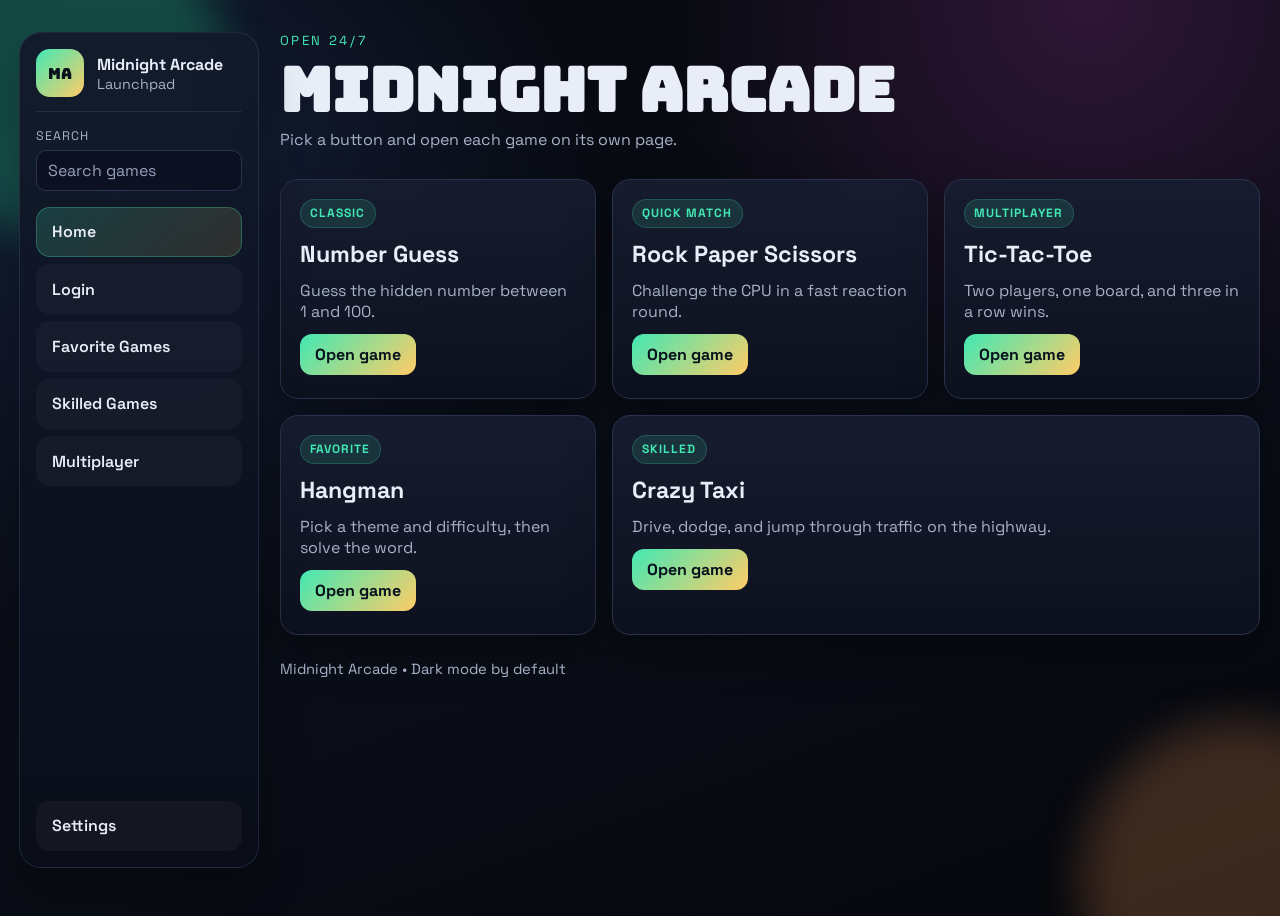
==== index.html @ a17cd7b3 "Initial commit - Midnight Arcade with PeerJS multiplayer" ====
<!DOCTYPE html>
<html lang="en">
  <head>
    <meta charset="UTF-8" />
    <meta name="viewport" content="width=device-width, initial-scale=1.0" />
    <title>Midnight Arcade</title>
    <link rel="preconnect" href="https://fonts.googleapis.com" />
    <link rel="preconnect" href="https://fonts.gstatic.com" crossorigin />
    <link
      href="https://fonts.googleapis.com/css2?family=Bungee:wght@400&family=Space+Grotesk:wght@400;500;700&display=swap"
      rel="stylesheet"
    />
    <link rel="stylesheet" href="styles.css" />
  </head>
  <body id="top" data-page="home">
    <div class="orb orb-left" aria-hidden="true"></div>
    <div class="orb orb-right" aria-hidden="true"></div>

    <div class="app-shell">
      <aside class="sidebar">
        <div class="sidebar-brand">
          <span class="sidebar-mark">MA</span>
          <div>
            <p class="sidebar-title">Midnight Arcade</p>
            <p class="sidebar-subtitle">Launchpad</p>
          </div>
        </div>

        <label class="sidebar-search" for="sidebar-search-input">
          <span>Search</span>
          <input id="sidebar-search-input" type="search" placeholder="Search games" />
        </label>

        <nav class="sidebar-nav" aria-label="Homepage navigation">
          <a class="sidebar-link active" href="index.html">Home</a>
          <a class="sidebar-link" href="login.html">Login</a>
          <a class="sidebar-link" href="hangman.html">Favorite Games</a>
          <a class="sidebar-link" href="crazy-taxi.html">Skilled Games</a>
          <a class="sidebar-link" href="tic-tac-toe.html">Multiplayer</a>
        </nav>

        <button class="sidebar-settings" type="button">Settings</button>
      </aside>

      <div class="page-content">
        <header class="hero">
          <p class="eyebrow">Open 24/7</p>
          <h1>Midnight Arcade</h1>
          <p class="subtitle">Pick a button and open each game on its own page.</p>
        </header>

        <main class="launcher-grid" aria-label="Game launcher">
          <a class="launcher-card" href="number-guess.html">
            <span class="launcher-tag">Classic</span>
            <h2 class="launcher-title">Number Guess</h2>
            <p class="launcher-copy">Guess the hidden number between 1 and 100.</p>
            <span class="launcher-cta">Open game</span>
          </a>

          <a class="launcher-card" href="rock-paper-scissors.html">
            <span class="launcher-tag">Quick Match</span>
            <h2 class="launcher-title">Rock Paper Scissors</h2>
            <p class="launcher-copy">Challenge the CPU in a fast reaction round.</p>
            <span class="launcher-cta">Open game</span>
          </a>

          <a class="launcher-card" href="tic-tac-toe.html">
            <span class="launcher-tag">Multiplayer</span>
            <h2 class="launcher-title">Tic-Tac-Toe</h2>
            <p class="launcher-copy">Two players, one board, and three in a row wins.</p>
            <span class="launcher-cta">Open game</span>
          </a>

          <a class="launcher-card" href="hangman.html">
            <span class="launcher-tag">Favorite</span>
            <h2 class="launcher-title">Hangman</h2>
            <p class="launcher-copy">Pick a theme and difficulty, then solve the word.</p>
            <span class="launcher-cta">Open game</span>
          </a>

          <a class="launcher-card launcher-card-wide" href="crazy-taxi.html">
            <span class="launcher-tag">Skilled</span>
            <h2 class="launcher-title">Crazy Taxi</h2>
            <p class="launcher-copy">Drive, dodge, and jump through traffic on the highway.</p>
            <span class="launcher-cta">Open game</span>
          </a>
        </main>

        <footer class="site-footer">
          <p>Midnight Arcade • Dark mode by default</p>
        </footer>
      </div>
    </div>

    <script src="script.js"></script>
  </body>
</html>
---- styles.css ----
:root {
  --bg: #07090f;
  --panel: #111624;
  --panel-soft: #171d30;
  --text: #e8edf8;
  --muted: #a7b1c7;
  --accent: #42e8b4;
  --accent-2: #ffcc66;
  --danger: #ff6f87;
  --border: #2a334d;
  --shadow: 0 18px 44px rgba(0, 0, 0, 0.35);
}

* {
  box-sizing: border-box;
}

body {
  margin: 0;
  min-height: 100vh;
  font-family: "Space Grotesk", "Segoe UI", sans-serif;
  color: var(--text);
  background: radial-gradient(circle at 10% 20%, #15203a 0%, transparent 35%),
    radial-gradient(circle at 85% 0%, #2f1636 0%, transparent 30%),
    linear-gradient(160deg, #05070c, #0a0e18 55%, #05070c 100%);
  padding: 2rem 1.2rem 3rem;
}

a {
  color: inherit;
  text-decoration: none;
}

.app-shell {
  max-width: 1380px;
  margin: 0 auto;
  display: grid;
  grid-template-columns: 240px minmax(0, 1fr);
  gap: 1.2rem;
  align-items: start;
}

.page-content {
  min-width: 0;
}

.sidebar {
  position: sticky;
  top: 1.2rem;
  min-height: calc(100vh - 4rem);
  display: flex;
  flex-direction: column;
  gap: 1rem;
  padding: 1rem;
  border-radius: 22px;
  background: linear-gradient(180deg, rgba(18, 25, 43, 0.95), rgba(10, 14, 26, 0.96));
  border: 1px solid rgba(110, 130, 180, 0.2);
  box-shadow: 0 22px 46px rgba(0, 0, 0, 0.28);
  backdrop-filter: blur(8px);
}

.sidebar-brand {
  display: flex;
  align-items: center;
  gap: 0.8rem;
  padding-bottom: 0.9rem;
  border-bottom: 1px solid rgba(255, 255, 255, 0.08);
}

.sidebar-mark {
  width: 48px;
  height: 48px;
  display: grid;
  place-items: center;
  border-radius: 14px;
  background: linear-gradient(135deg, #42e8b4, #ffcc66);
  color: #07121c;
  font-family: "Bungee", "Segoe UI", sans-serif;
  font-size: 0.95rem;
}

.sidebar-title,
.sidebar-subtitle {
  margin: 0;
}

.sidebar-title {
  font-weight: 700;
}

.sidebar-subtitle {
  color: var(--muted);
  font-size: 0.9rem;
}

.sidebar-nav {
  display: grid;
  gap: 0.45rem;
}

.sidebar-search {
  display: grid;
  gap: 0.35rem;
}

.sidebar-search span {
  font-size: 0.78rem;
  letter-spacing: 0.08em;
  text-transform: uppercase;
  color: var(--muted);
}

.sidebar-search input {
  width: 100%;
  padding: 0.8rem 0.95rem;
  border-radius: 14px;
  border: 1px solid rgba(110, 130, 180, 0.2);
  background: rgba(255, 255, 255, 0.04);
  color: var(--text);
}

.sidebar-search input::placeholder {
  color: #95a0ba;
}

.sidebar-search input:focus {
  outline: 2px solid rgba(66, 232, 180, 0.24);
  outline-offset: 1px;
  border-color: rgba(66, 232, 180, 0.28);
}

.sidebar-link,
.sidebar-settings {
  width: 100%;
  display: flex;
  align-items: center;
  justify-content: flex-start;
  padding: 0.85rem 0.95rem;
  border-radius: 14px;
  background: rgba(255, 255, 255, 0.03);
  border: 1px solid transparent;
  color: var(--text);
  font-weight: 600;
}

.sidebar-link:hover,
.sidebar-settings:hover {
  border-color: rgba(110, 130, 180, 0.22);
  background: rgba(255, 255, 255, 0.06);
}

.sidebar-link.active {
  background: linear-gradient(135deg, rgba(66, 232, 180, 0.18), rgba(255, 204, 102, 0.14));
  border-color: rgba(66, 232, 180, 0.28);
}

.sidebar-settings {
  margin-top: auto;
  background: rgba(255, 255, 255, 0.04);
}

.orb {
  position: fixed;
  width: 320px;
  height: 320px;
  border-radius: 50%;
  pointer-events: none;
  z-index: -1;
  filter: blur(22px);
  opacity: 0.22;
  animation: drift 12s ease-in-out infinite;
}

.orb-left {
  top: -80px;
  left: -90px;
  background: #28ffa6;
}

.orb-right {
  bottom: -140px;
  right: -120px;
  background: #ff9b58;
  animation-delay: 1.8s;
}

@keyframes drift {
  0%,
  100% {
    transform: translateY(0px);
  }
  50% {
    transform: translateY(-18px);
  }
}

.hero {
  max-width: 980px;
  margin: 0 auto 1.8rem;
}

.page-hero {
  display: grid;
  gap: 0.8rem;
}

.back-link {
  width: fit-content;
  display: inline-flex;
  align-items: center;
  padding: 0.7rem 1rem;
  border-radius: 999px;
  background: rgba(255, 255, 255, 0.05);
  border: 1px solid rgba(110, 130, 180, 0.24);
  color: var(--text);
  font-weight: 700;
}

.launcher-grid {
  max-width: 980px;
  margin: 1.6rem auto;
  display: grid;
  grid-template-columns: repeat(auto-fit, minmax(260px, 1fr));
  gap: 1rem;
}

.launcher-card {
  min-height: 220px;
  display: grid;
  align-content: start;
  gap: 0.7rem;
  padding: 1.2rem;
  border-radius: 18px;
  background: linear-gradient(180deg, rgba(23, 29, 48, 0.95), rgba(14, 18, 31, 0.95));
  border: 1px solid var(--border);
  box-shadow: var(--shadow);
  transition: transform 180ms ease, border-color 180ms ease, background 180ms ease;
}

.launcher-card:hover {
  transform: translateY(-3px);
  border-color: rgba(66, 232, 180, 0.28);
  background: linear-gradient(180deg, rgba(28, 36, 58, 0.98), rgba(16, 20, 35, 0.98));
}

.launcher-card-wide {
  grid-column: span 2;
}

.launcher-tag {
  width: fit-content;
  padding: 0.35rem 0.6rem;
  border-radius: 999px;
  background: rgba(66, 232, 180, 0.12);
  border: 1px solid rgba(66, 232, 180, 0.2);
  color: var(--accent);
  font-size: 0.75rem;
  letter-spacing: 0.08em;
  text-transform: uppercase;
  font-weight: 700;
}

.launcher-title {
  margin: 0;
  font-size: 1.45rem;
}

.launcher-copy {
  margin: 0;
  color: var(--muted);
}

.launcher-cta {
  margin-top: auto;
  display: inline-flex;
  align-items: center;
  justify-content: center;
  width: fit-content;
  padding: 0.65rem 0.95rem;
  border-radius: 12px;
  background: linear-gradient(135deg, #42e8b4, #ffcc66);
  color: #07121c;
  font-weight: 800;
}

.single-game-grid {
  max-width: 980px;
  grid-template-columns: 1fr;
}

.hangman-card-single {
  grid-column: span 1;
}

.eyebrow {
  margin: 0;
  color: var(--accent);
  letter-spacing: 0.2em;
  text-transform: uppercase;
  font-size: 0.82rem;
}

h1 {
  font-family: "Bungee", "Segoe UI", sans-serif;
  font-size: clamp(2.2rem, 5vw, 3.8rem);
  margin: 0.6rem 0 0.4rem;
  line-height: 1.05;
}

.subtitle {
  margin: 0;
  color: var(--muted);
}

.games-grid {
  max-width: 980px;
  margin: 1.6rem auto;
  display: grid;
  grid-template-columns: repeat(auto-fit, minmax(280px, 1fr));
  gap: 1rem;
}

.game-card {
  background: linear-gradient(180deg, rgba(23, 29, 48, 0.95), rgba(14, 18, 31, 0.95));
  border: 1px solid var(--border);
  border-radius: 16px;
  padding: 1rem;
  box-shadow: var(--shadow);
  animation: slideIn 480ms ease both;
}

.game-card:nth-child(2) {
  animation-delay: 120ms;
}

.game-card:nth-child(3) {
  animation-delay: 220ms;
}

.game-card:nth-child(4) {
  animation-delay: 320ms;
}

@keyframes slideIn {
  from {
    opacity: 0;
    transform: translateY(22px) scale(0.98);
  }
  to {
    opacity: 1;
    transform: translateY(0) scale(1);
  }
}

h2 {
  margin: 0.2rem 0 0.45rem;
  font-size: 1.25rem;
}

.game-description {
  color: var(--muted);
  margin: 0 0 1rem;
  min-height: 2.5rem;
}

button,
input,
select {
  font: inherit;
}

input[type="text"],
input[type="password"],
input[type="search"],
input[type="number"] {
  border-radius: 10px;
  border: 1px solid var(--border);
  background: #0c1020;
  color: var(--text);
  padding: 0.55rem 0.7rem;
}

button {
  border: none;
  border-radius: 10px;
  padding: 0.55rem 0.85rem;
  color: #07121c;
  background: var(--accent);
  font-weight: 700;
  cursor: pointer;
  transition: transform 120ms ease, filter 120ms ease;
}

button:hover {
  transform: translateY(-1px);
  filter: brightness(1.07);
}

button:active {
  transform: translateY(0);
}

.ghost-btn {
  background: transparent;
  color: var(--text);
  border: 1px solid var(--border);
}

#guess-input {
  width: 100%;
  border-radius: 10px;
  border: 1px solid var(--border);
  background: #0c1020;
  color: var(--text);
  padding: 0.55rem 0.7rem;
}

select {
  width: 100%;
  border-radius: 10px;
  border: 1px solid var(--border);
  background: #0c1020;
  color: var(--text);
  padding: 0.55rem 0.7rem;
}

.guess-controls {
  display: grid;
  gap: 0.55rem;
  grid-template-columns: 1fr 0.9fr 1fr;
  align-items: center;
}

.status-text {
  margin: 0.85rem 0 0.2rem;
  font-weight: 600;
}

.meta-text {
  margin: 0;
  color: var(--muted);
  font-size: 0.95rem;
}

.rps-controls {
  display: grid;
  grid-template-columns: repeat(3, 1fr);
  gap: 0.45rem;
}

.rps-btn {
  background: #22314f;
  color: #eaf1ff;
  border: 1px solid #33466e;
}

.tic-board {
  display: grid;
  grid-template-columns: repeat(3, 1fr);
  gap: 0.5rem;
}

.tic-cell {
  min-height: 62px;
  font-size: 1.55rem;
  background: #1a233c;
  color: var(--accent-2);
  border: 1px solid #32456f;
}

.tic-board > button {
  min-height: 62px;
  font-size: 1.55rem;
  background: #1a233c;
  color: var(--accent-2);
  border: 1px solid #32456f;
  border-radius: 10px;
}

.multiplayer-card {
  border-color: #2e4a68;
}

.mp-room-actions,
.mp-chat-actions {
  display: flex;
  gap: 0.6rem;
  flex-wrap: wrap;
  margin: 0.5rem 0;
}

.mp-room-actions input,
.mp-chat-actions input {
  flex: 1;
  min-width: 220px;
}

#mp-invite-link {
  width: 100%;
}

.mp-switch-links {
  display: flex;
  gap: 0.75rem;
  flex-wrap: wrap;
  margin-top: 0.45rem;
}

.mp-switch-links a {
  color: var(--accent);
  text-decoration: underline;
}

.mp-chat-log {
  min-height: 150px;
  max-height: 240px;
  overflow: auto;
  padding: 0.7rem;
  border-radius: 12px;
  border: 1px solid var(--border);
  background: rgba(11, 16, 29, 0.85);
}

.mp-chat-row {
  margin: 0 0 0.5rem;
  font-size: 0.92rem;
  color: var(--text);
}

.login-card {
  max-width: 560px;
}

.login-form {
  display: grid;
  gap: 0.45rem;
}

.login-actions {
  display: flex;
  gap: 0.6rem;
  flex-wrap: wrap;
  margin-top: 0.35rem;
}

.tic-cell:disabled {
  opacity: 0.7;
  cursor: default;
}

.tic-footer {
  display: flex;
  justify-content: space-between;
  align-items: center;
  margin-top: 0.6rem;
  gap: 0.8rem;
}

.hangman-card {
  grid-column: span 2;
}

.taxi-card {
  grid-column: 1 / -1;
  padding: 1.1rem;
}

.taxi-header {
  display: flex;
  justify-content: space-between;
  align-items: flex-start;
  gap: 1rem;
}

.taxi-header .game-description {
  max-width: 54rem;
  min-height: 0;
}

.taxi-hud {
  display: flex;
  justify-content: space-between;
  align-items: center;
  gap: 1rem;
  margin: 0.5rem 0 1rem;
  flex-wrap: wrap;
}

.taxi-hud .status-text {
  margin: 0;
}

.taxi-meters {
  display: flex;
  gap: 0.75rem;
  flex-wrap: wrap;
}

.speedometer {
  min-width: 120px;
  padding: 0.7rem 0.9rem;
  border-radius: 14px;
  background: linear-gradient(180deg, rgba(15, 22, 41, 0.95), rgba(11, 15, 27, 0.92));
  border: 1px solid #31415f;
  box-shadow: inset 0 1px 0 rgba(255, 255, 255, 0.04);
}

.speedometer-label {
  display: block;
  font-size: 0.78rem;
  letter-spacing: 0.08em;
  text-transform: uppercase;
  color: var(--muted);
  margin-bottom: 0.2rem;
}

.speedometer strong {
  font-size: 1.15rem;
  color: var(--accent-2);
}

.speedometer-track {
  margin-top: 0.55rem;
  height: 8px;
  border-radius: 999px;
  background: rgba(255, 255, 255, 0.08);
  overflow: hidden;
}

.speedometer-fill {
  width: 0%;
  height: 100%;
  border-radius: inherit;
  background: linear-gradient(90deg, #42e8b4, #ffcc66 68%, #ff7b54);
  transition: width 120ms linear;
}

.taxi-canvas-wrap {
  position: relative;
  border-radius: 18px;
  overflow: hidden;
  border: 1px solid #36496d;
  background: linear-gradient(180deg, #76d2db 0%, #bfeff7 36%, #f8efb5 36%, #e4c958 100%);
  box-shadow: inset 0 1px 0 rgba(255, 255, 255, 0.08);
}

#taxi-canvas {
  display: block;
  width: 100%;
  height: auto;
}

.taxi-menu-btn {
  position: absolute;
  top: 16px;
  right: 16px;
  z-index: 3;
  width: 46px;
  height: 46px;
  padding: 0;
  display: grid;
  place-items: center;
  gap: 0;
  background: rgba(8, 14, 24, 0.72);
  border: 1px solid rgba(255, 255, 255, 0.16);
  border-radius: 50%;
  backdrop-filter: blur(6px);
}

.taxi-menu-btn span {
  display: block;
  width: 18px;
  height: 2px;
  margin: 2px 0;
  background: #f4f7fb;
  border-radius: 999px;
}

.taxi-menu {
  position: absolute;
  inset: 0;
  z-index: 2;
  display: grid;
  place-items: center;
  background: rgba(5, 10, 18, 0.46);
  backdrop-filter: blur(4px);
}

.taxi-menu[hidden] {
  display: none;
}

.taxi-menu-panel {
  width: min(92%, 360px);
  padding: 1rem;
  border-radius: 18px;
  background: linear-gradient(180deg, rgba(18, 28, 46, 0.96), rgba(11, 17, 30, 0.96));
  border: 1px solid rgba(255, 255, 255, 0.12);
  box-shadow: 0 18px 44px rgba(0, 0, 0, 0.35);
}

.taxi-menu-header {
  display: flex;
  justify-content: space-between;
  align-items: center;
  gap: 1rem;
  margin-bottom: 0.8rem;
}

.taxi-menu-header h3 {
  margin: 0;
  font-size: 1.1rem;
}

.taxi-close-btn {
  width: 38px;
  height: 38px;
  padding: 0;
  border-radius: 50%;
  background: rgba(255, 255, 255, 0.08);
  color: var(--text);
  border: 1px solid rgba(255, 255, 255, 0.12);
  font-size: 1.4rem;
  line-height: 1;
}

.taxi-menu-actions {
  display: flex;
  gap: 0.7rem;
  flex-wrap: wrap;
  margin-bottom: 0.95rem;
}

.taxi-menu-section {
  display: grid;
  gap: 0.25rem;
  color: var(--muted);
}

.taxi-menu-section p {
  margin: 0 0 0.25rem;
  color: var(--text);
  font-weight: 700;
}

.taxi-menu-section span {
  color: var(--text);
  font-size: 0.95rem;
}

.hangman-toolbar {
  display: grid;
  grid-template-columns: repeat(3, minmax(0, 1fr));
  gap: 0.7rem;
  align-items: end;
}

.hangman-stage {
  position: relative;
  margin-top: 0.95rem;
  border: 1px solid var(--border);
  border-radius: 16px;
  background: linear-gradient(180deg, rgba(10, 16, 32, 0.92), rgba(7, 10, 18, 0.96));
  min-height: 280px;
  overflow: hidden;
}

.hangman-confetti {
  position: absolute;
  inset: 0;
  pointer-events: none;
  overflow: hidden;
}

.confetti-piece {
  position: absolute;
  top: -18px;
  width: 10px;
  height: 18px;
  border-radius: 2px;
  opacity: 0;
  transform: translateY(-12px) rotate(0deg);
}

.hangman-stage.won .confetti-piece {
  opacity: 1;
  animation: confettiFall 2200ms linear forwards;
  animation-delay: var(--delay, 0ms);
}

.hangman-svg {
  width: 100%;
  height: 280px;
  display: block;
}

.gallows {
  fill: #4f4f54;
}

.figure-part,
.cheer-figure circle,
.cheer-figure line {
  stroke: #49f0b2;
  stroke-width: 4;
  stroke-linecap: round;
  fill: none;
}

.figure-part {
  opacity: 0;
  transition: opacity 180ms ease;
}

.figure-part.visible {
  opacity: 1;
}

.loss-eyes {
  opacity: 0;
  transition: opacity 180ms ease;
}

.loss-eyes line {
  stroke: #ff4d6d;
  stroke-width: 3;
  stroke-linecap: round;
}

.hangman-stage.lost .loss-eyes {
  opacity: 1;
}

.cheer-figure {
  opacity: 0;
  transition: opacity 180ms ease;
  transform-origin: 182px 228px;
}

.hangman-stage.won .cheer-figure {
  opacity: 1;
  animation: cheerJump 760ms ease-in-out infinite;
}

.hangman-stage.won .figure-part {
  opacity: 0;
}

.hangman-banner {
  position: absolute;
  top: 14px;
  right: 14px;
  padding: 0.5rem 0.8rem;
  border-radius: 999px;
  font-weight: 700;
  letter-spacing: 0.08em;
  text-transform: uppercase;
  background: rgba(7, 10, 18, 0.85);
  border: 1px solid var(--border);
  opacity: 0;
  transform: translateY(-6px);
  transition: opacity 180ms ease, transform 180ms ease;
}

.hangman-banner.visible {
  opacity: 1;
  transform: translateY(0);
}

.hangman-banner.win-text {
  color: var(--accent);
}

.hangman-banner.lose-text {
  color: var(--danger);
}

@keyframes cheerJump {
  0%,
  100% {
    transform: translateY(0);
  }
  30% {
    transform: translateY(-20px) rotate(-4deg);
  }
  55% {
    transform: translateY(-34px) rotate(2deg);
  }
  75% {
    transform: translateY(-10px) rotate(-2deg);
  }
}

@keyframes confettiFall {
  0% {
    transform: translate3d(0, -30px, 0) rotate(0deg);
    opacity: 0;
  }
  10% {
    opacity: 1;
  }
  100% {
    transform: translate3d(var(--drift, 0px), 300px, 0) rotate(540deg);
    opacity: 0;
  }
}

.select-wrap {
  display: grid;
  gap: 0.35rem;
}

.select-wrap span {
  font-size: 0.82rem;
  color: var(--muted);
  text-transform: uppercase;
  letter-spacing: 0.08em;
}

.hangman-word {
  margin: 1rem 0 0.5rem;
  font-size: clamp(1.35rem, 3vw, 2rem);
  letter-spacing: 0.28em;
  font-weight: 700;
  color: var(--accent-2);
  min-height: 2.4rem;
}

.hangman-stats {
  display: flex;
  justify-content: space-between;
  gap: 0.8rem;
  flex-wrap: wrap;
}

.letter-grid {
  display: grid;
  grid-template-columns: repeat(7, minmax(0, 1fr));
  gap: 0.45rem;
  margin-top: 0.9rem;
}

.letter-btn {
  background: #22314f;
  color: #eaf1ff;
  border: 1px solid #33466e;
  padding: 0.55rem 0;
}

.letter-btn:disabled {
  opacity: 0.38;
  cursor: default;
  transform: none;
  filter: none;
}

.site-footer {
  max-width: 980px;
  margin: 1rem auto 0;
  color: var(--muted);
  font-size: 0.92rem;
}

.win {
  color: var(--accent);
}

.lose {
  color: var(--danger);
}

@media (max-width: 900px) {
  body {
    padding: 1rem 0.85rem 2rem;
  }

  .app-shell {
    grid-template-columns: 1fr;
  }

  .sidebar {
    position: static;
    min-height: auto;
  }

  .sidebar-nav {
    grid-template-columns: repeat(2, minmax(0, 1fr));
  }

  .sidebar-settings {
    margin-top: 0;
  }

  .games-grid {
    grid-template-columns: 1fr;
  }

  .launcher-grid {
    grid-template-columns: 1fr;
  }

  .launcher-card-wide {
    grid-column: span 1;
  }

  .hangman-card {
    grid-column: span 1;
  }

  .taxi-header,
  .taxi-hud {
    flex-direction: column;
    align-items: flex-start;
  }

  .sidebar-nav {
    grid-template-columns: 1fr;
  }

  .taxi-menu-panel {
    width: calc(100% - 1rem);
  }

  .guess-controls {
    grid-template-columns: 1fr;
  }

  .hangman-toolbar {
    grid-template-columns: 1fr;
  }

  .hangman-svg {
    height: 250px;
  }

  .letter-grid {
    grid-template-columns: repeat(6, minmax(0, 1fr));
  }

  .tic-footer {
    flex-direction: column;
    align-items: flex-start;
  }
}
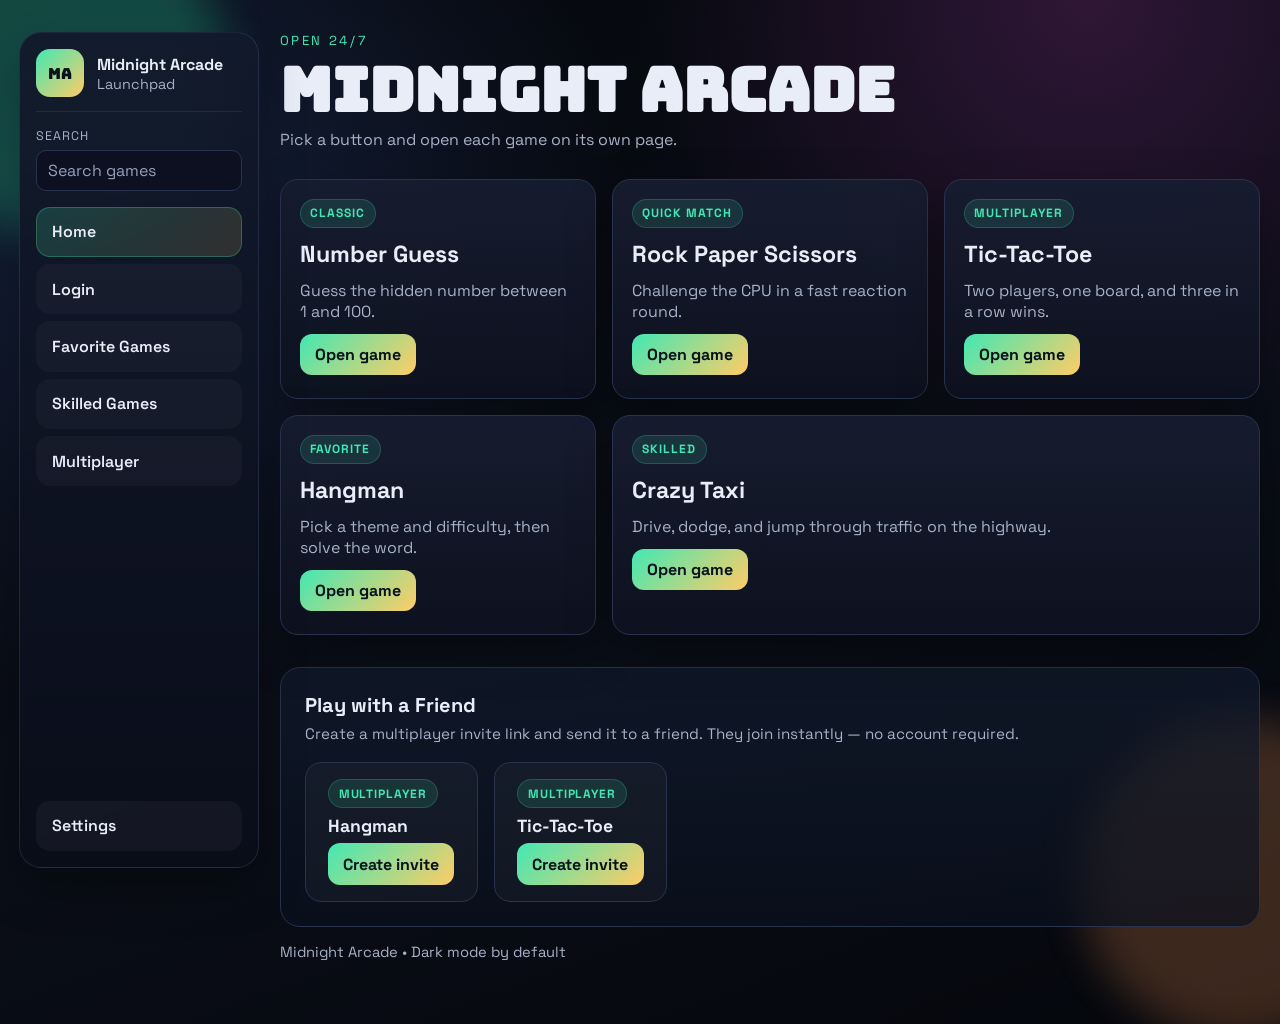
==== commit e60eb5e5: "UI: solo/mp tabs, games first, chat full-width, homepage invite section" ====
--- a/index.html
+++ b/index.html
@@ -86,6 +86,23 @@
           </a>
         </main>
 
+        <section class="mp-invite-section">
+          <h2 class="mp-invite-title">Play with a Friend</h2>
+          <p class="mp-invite-desc">Create a multiplayer invite link and send it to a friend. They join instantly — no account required.</p>
+          <div class="mp-invite-choices">
+            <a class="mp-invite-choice" href="hangman.html?create=1">
+              <span class="launcher-tag">Multiplayer</span>
+              <span class="mp-invite-choice-name">Hangman</span>
+              <span class="launcher-cta">Create invite</span>
+            </a>
+            <a class="mp-invite-choice" href="tic-tac-toe.html?create=1">
+              <span class="launcher-tag">Multiplayer</span>
+              <span class="mp-invite-choice-name">Tic-Tac-Toe</span>
+              <span class="launcher-cta">Create invite</span>
+            </a>
+          </div>
+        </section>
+
         <footer class="site-footer">
           <p>Midnight Arcade • Dark mode by default</p>
         </footer>
--- a/styles.css
+++ b/styles.css
@@ -961,6 +961,109 @@
   font-size: 0.92rem;
 }
 
+/* ── Mode tabs ── */
+.game-page-layout {
+  display: flex;
+  flex-direction: column;
+  gap: 1rem;
+}
+
+.mode-tabs {
+  display: flex;
+  gap: 0.5rem;
+}
+
+.mode-tab {
+  padding: 0.55rem 1.4rem;
+  border-radius: 999px;
+  border: 1px solid var(--border);
+  background: transparent;
+  color: var(--muted);
+  font-size: 0.9rem;
+  cursor: pointer;
+  transition: background 160ms, color 160ms, border-color 160ms;
+}
+
+.mode-tab.active {
+  background: var(--accent);
+  color: #07121c;
+  border-color: var(--accent);
+  font-weight: 700;
+}
+
+.tab-panel {
+  display: flex;
+  flex-direction: column;
+  gap: 1rem;
+}
+
+.tab-panel.hidden {
+  display: none;
+}
+
+/* ── Multiplayer two-column layout ── */
+.mp-two-col {
+  display: grid;
+  grid-template-columns: 1fr 1fr;
+  gap: 1rem;
+}
+
+/* ── Full-width chat row ── */
+.mp-chat-full {
+  width: 100%;
+}
+
+/* ── Homepage invite section ── */
+.mp-invite-section {
+  max-width: 980px;
+  margin: 2rem auto 0;
+  padding: 1.5rem;
+  border-radius: 20px;
+  border: 1px solid var(--border);
+  background: linear-gradient(180deg, rgba(18, 28, 46, 0.7), rgba(10, 16, 30, 0.7));
+}
+
+.mp-invite-title {
+  margin: 0 0 0.4rem;
+  font-size: 1.25rem;
+}
+
+.mp-invite-desc {
+  color: var(--muted);
+  margin: 0 0 1.2rem;
+  font-size: 0.95rem;
+}
+
+.mp-invite-choices {
+  display: flex;
+  gap: 1rem;
+  flex-wrap: wrap;
+}
+
+.mp-invite-choice {
+  display: flex;
+  flex-direction: column;
+  gap: 0.4rem;
+  padding: 1rem 1.4rem;
+  border-radius: 16px;
+  border: 1px solid var(--border);
+  background: rgba(255, 255, 255, 0.03);
+  text-decoration: none;
+  color: var(--text);
+  transition: border-color 160ms, background 160ms;
+  min-width: 160px;
+}
+
+.mp-invite-choice:hover {
+  border-color: var(--accent);
+  background: rgba(66, 232, 180, 0.07);
+}
+
+.mp-invite-choice-name {
+  font-size: 1.1rem;
+  font-weight: 700;
+}
+
 .win {
   color: var(--accent);
 }
@@ -1041,4 +1144,12 @@
     flex-direction: column;
     align-items: flex-start;
   }
-}
+
+  .mp-two-col {
+    grid-template-columns: 1fr;
+  }
+
+  .mp-invite-choices {
+    flex-direction: column;
+  }
+}
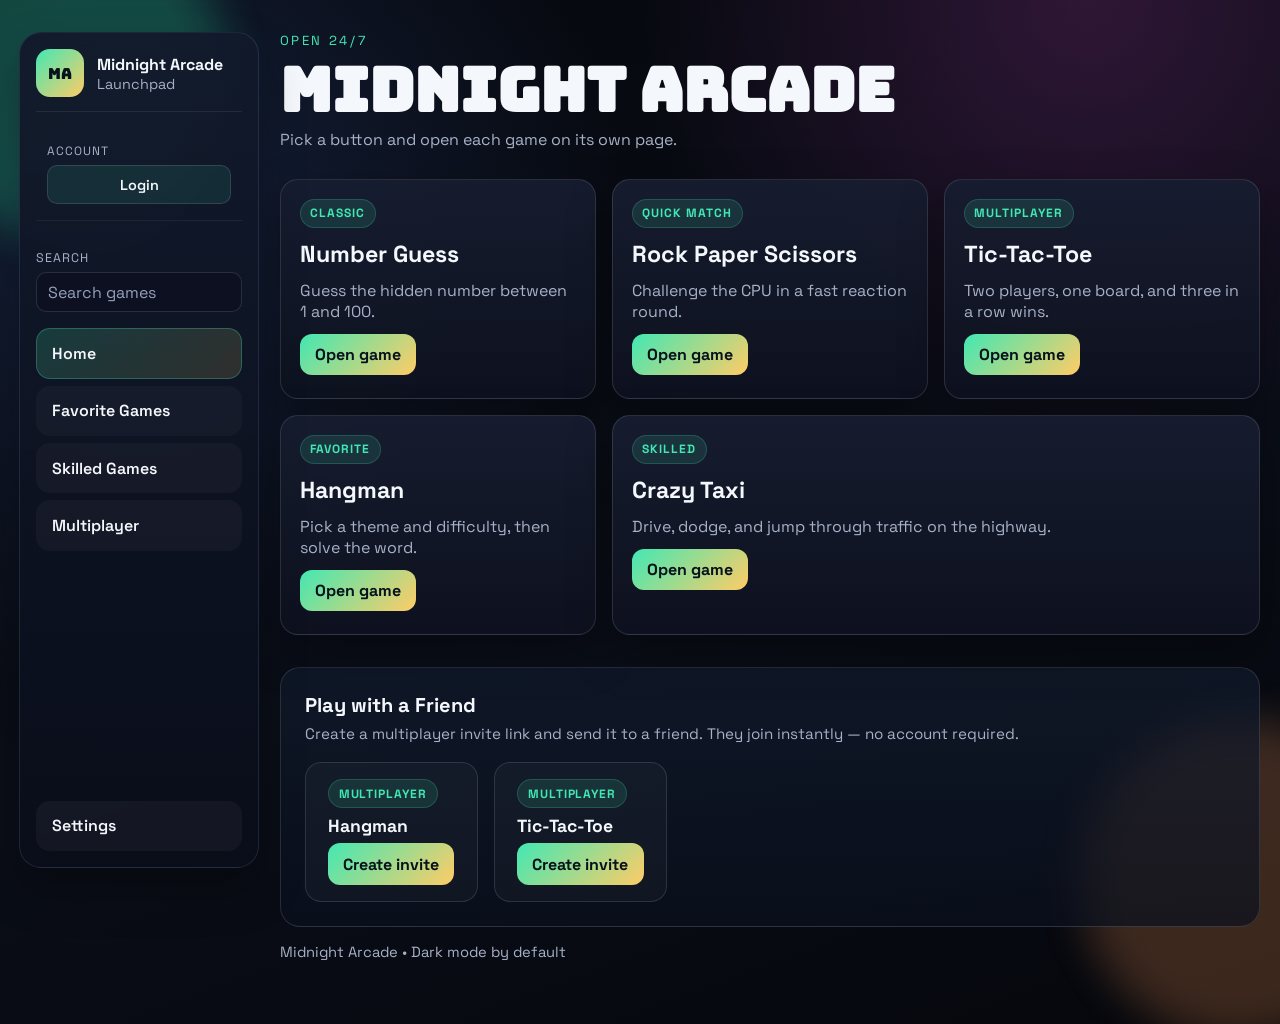
==== commit d898dce2: "Add sidebar login/logout, light mode toggle, and volume settings" ====
--- a/index.html
+++ b/index.html
@@ -26,6 +26,15 @@
           </div>
         </div>
 
+        <div class="sidebar-account">
+          <p class="account-label">Account</p>
+          <button id="sidebar-login-btn" class="sidebar-account-btn" type="button">Login</button>
+          <div id="sidebar-user-info" class="sidebar-user-info hidden">
+            <p id="sidebar-username" class="sidebar-username">User</p>
+            <button id="sidebar-logout-btn" class="sidebar-account-btn ghost-btn" type="button">Logout</button>
+          </div>
+        </div>
+
         <label class="sidebar-search" for="sidebar-search-input">
           <span>Search</span>
           <input id="sidebar-search-input" type="search" placeholder="Search games" />
@@ -33,13 +42,36 @@
 
         <nav class="sidebar-nav" aria-label="Homepage navigation">
           <a class="sidebar-link active" href="index.html">Home</a>
-          <a class="sidebar-link" href="login.html">Login</a>
           <a class="sidebar-link" href="hangman.html">Favorite Games</a>
           <a class="sidebar-link" href="crazy-taxi.html">Skilled Games</a>
           <a class="sidebar-link" href="tic-tac-toe.html">Multiplayer</a>
         </nav>
 
         <button class="sidebar-settings" type="button">Settings</button>
+        <div id="settings-panel" class="settings-panel hidden">
+          <div class="settings-content">
+            <div class="settings-header">
+              <h2>Settings</h2>
+              <button id="settings-close" class="settings-close" type="button">✕</button>
+            </div>
+            <div class="settings-body">
+              <div class="settings-group">
+                <label class="settings-item">
+                  <span>Light Mode</span>
+                  <input id="light-mode-toggle" type="checkbox" />
+                </label>
+              </div>
+              <div class="settings-group">
+                <p class="settings-label">Game Volume</p>
+                <label class="settings-item">
+                  <span>Master Volume</span>
+                  <input id="volume-slider" type="range" min="0" max="100" value="70" />
+                </label>
+                <p id="volume-display" class="volume-display">70%</p>
+              </div>
+            </div>
+          </div>
+        </div>
       </aside>
 
       <div class="page-content">
--- a/styles.css
+++ b/styles.css
@@ -9,6 +9,7 @@
   --danger: #ff6f87;
   --border: #2a334d;
   --shadow: 0 18px 44px rgba(0, 0, 0, 0.35);
+  --master-volume: 0.7;
 }
 
 * {
@@ -29,6 +30,10 @@
 a {
   color: inherit;
   text-decoration: none;
+}
+
+.hidden {
+  display: none !important;
 }
 
 .app-shell {
@@ -1064,6 +1069,210 @@
   font-weight: 700;
 }
 
+/* ── Multiplayer Account Section ── */
+.multiplayer-account {
+  padding: 0.9rem 0.7rem 1rem;
+  border-top: 1px solid rgba(255, 255, 255, 0.06);
+  border-bottom: 1px solid rgba(255, 255, 255, 0.06);
+  margin: 0.8rem 0;
+}
+
+.account-label {
+  margin: 0 0 0.4rem;
+  font-size: 0.75rem;
+  color: var(--muted);
+  text-transform: uppercase;
+  letter-spacing: 0.08em;
+}
+
+.account-name {
+  margin: 0 0 0.6rem;
+  font-size: 0.95rem;
+  font-weight: 700;
+  color: var(--accent);
+  word-break: break-word;
+}
+
+.account-btn {
+  display: block;
+  width: 100%;
+  margin: 0.4rem 0 0;
+  padding: 0.5rem 0.6rem;
+  border-radius: 8px;
+  border: 1px solid rgba(255, 255, 255, 0.12);
+  background: rgba(66, 232, 180, 0.08);
+  color: var(--text);
+  font-size: 0.8rem;
+  cursor: pointer;
+  transition: background 160ms, border-color 160ms;
+}
+
+.account-btn:hover {
+  background: rgba(66, 232, 180, 0.15);
+  border-color: var(--accent);
+}
+
+/* ── Sidebar Account Section ── */
+.sidebar-account {
+  padding: 0.9rem 0.7rem 1rem;
+  border-bottom: 1px solid rgba(255, 255, 255, 0.06);
+  margin-bottom: 0.8rem;
+}
+
+.sidebar-account-btn {
+  width: 100%;
+  padding: 0.6rem 1rem;
+  border-radius: 10px;
+  border: 1px solid var(--border);
+  background: rgba(66, 232, 180, 0.1);
+  color: var(--text);
+  font-size: 0.9rem;
+  font-weight: 600;
+  cursor: pointer;
+  transition: background 160ms, border-color 160ms;
+}
+
+.sidebar-account-btn:hover {
+  background: rgba(66, 232, 180, 0.18);
+  border-color: var(--accent);
+}
+
+.sidebar-user-info {
+  display: flex;
+  flex-direction: column;
+  gap: 0.5rem;
+}
+
+.sidebar-user-info.hidden {
+  display: none;
+}
+
+.sidebar-username {
+  margin: 0;
+  font-size: 0.85rem;
+  font-weight: 700;
+  color: var(--accent);
+  word-break: break-word;
+}
+
+/* ── Settings Panel ── */
+.settings-panel {
+  position: fixed;
+  inset: 0;
+  z-index: 100;
+  display: flex;
+  align-items: center;
+  justify-content: center;
+  background: rgba(0, 0, 0, 0.6);
+  backdrop-filter: blur(4px);
+}
+
+.settings-panel.hidden {
+  display: none;
+}
+
+.settings-content {
+  width: min(92%, 380px);
+  max-height: 80vh;
+  border-radius: 18px;
+  background: linear-gradient(180deg, rgba(18, 28, 46, 0.96), rgba(11, 17, 30, 0.96));
+  border: 1px solid rgba(255, 255, 255, 0.12);
+  box-shadow: 0 20px 50px rgba(0, 0, 0, 0.4);
+  display: flex;
+  flex-direction: column;
+  overflow: hidden;
+}
+
+.settings-header {
+  display: flex;
+  justify-content: space-between;
+  align-items: center;
+  padding: 1.2rem;
+  border-bottom: 1px solid rgba(255, 255, 255, 0.08);
+}
+
+.settings-header h2 {
+  margin: 0;
+  font-size: 1.1rem;
+}
+
+.settings-close {
+  width: 34px;
+  height: 34px;
+  padding: 0;
+  border: 1px solid rgba(255, 255, 255, 0.12);
+  border-radius: 50%;
+  background: rgba(255, 255, 255, 0.06);
+  color: var(--text);
+  font-size: 1.2rem;
+  cursor: pointer;
+  transition: background 160ms, border-color 160ms;
+}
+
+.settings-close:hover {
+  background: rgba(255, 255, 255, 0.12);
+  border-color: var(--accent);
+}
+
+.settings-body {
+  padding: 1rem;
+  overflow-y: auto;
+}
+
+.settings-group {
+  margin-bottom: 1.2rem;
+  padding-bottom: 1rem;
+  border-bottom: 1px solid rgba(255, 255, 255, 0.06);
+}
+
+.settings-group:last-child {
+  margin-bottom: 0;
+  padding-bottom: 0;
+  border-bottom: none;
+}
+
+.settings-label {
+  margin: 0 0 0.6rem;
+  font-size: 0.8rem;
+  color: var(--muted);
+  text-transform: uppercase;
+  letter-spacing: 0.08em;
+}
+
+.settings-item {
+  display: flex;
+  align-items: center;
+  justify-content: space-between;
+  padding: 0.6rem 0;
+  cursor: pointer;
+}
+
+.settings-item span {
+  color: var(--text);
+  font-size: 0.95rem;
+}
+
+.settings-item input[type="checkbox"] {
+  width: 44px;
+  height: 24px;
+  cursor: pointer;
+  accent-color: var(--accent);
+}
+
+.settings-item input[type="range"] {
+  flex: 1;
+  margin: 0 0.8rem;
+  cursor: pointer;
+  accent-color: var(--accent);
+}
+
+.volume-display {
+  margin: 0.5rem 0 0;
+  font-size: 0.8rem;
+  color: var(--muted);
+  text-align: right;
+}
+
 .win {
   color: var(--accent);
 }
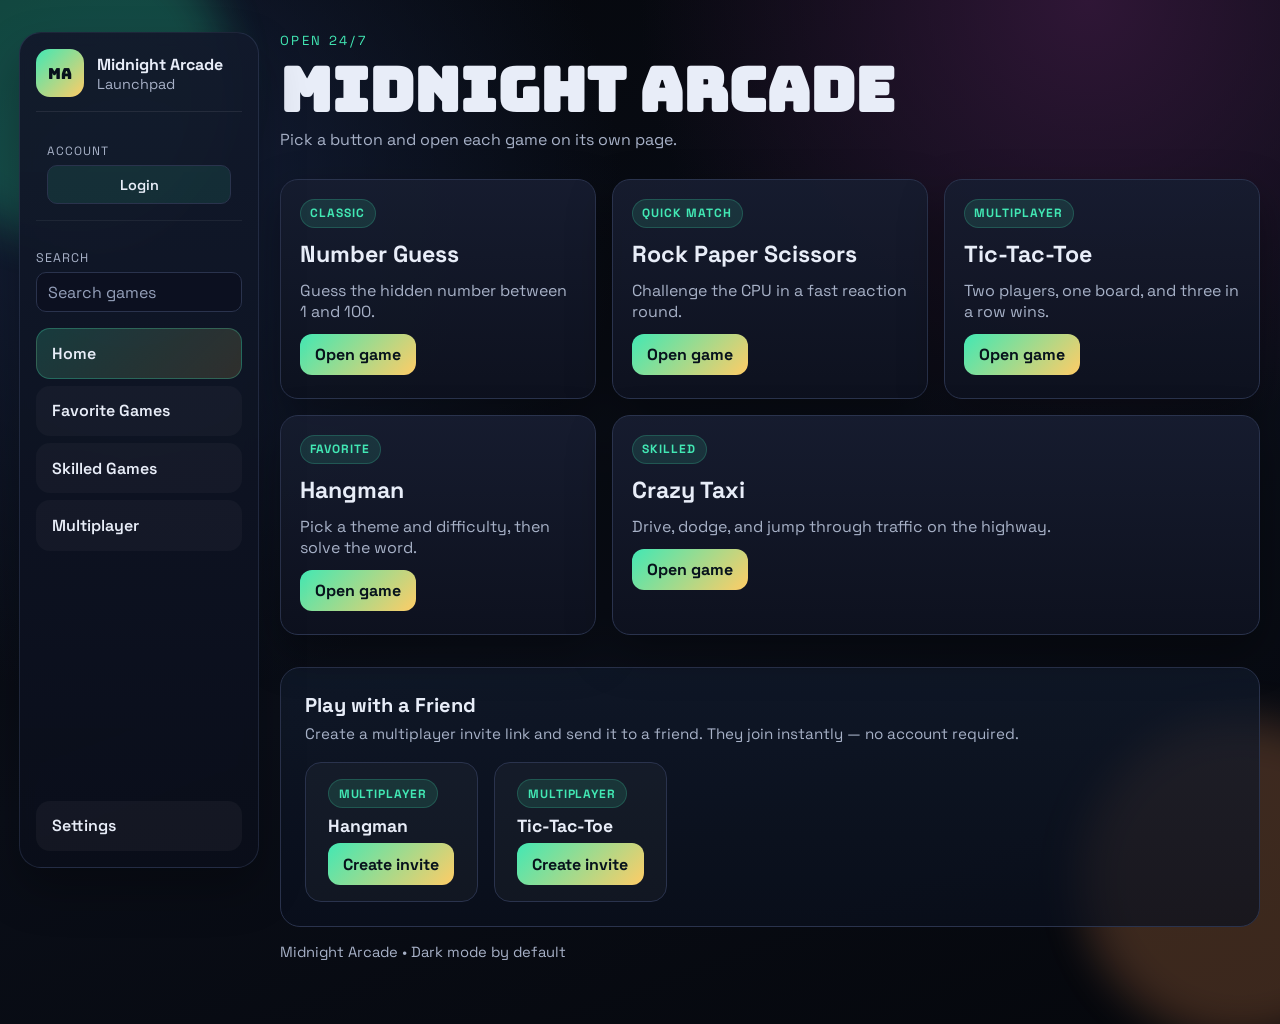
==== commit f1af8734: "Add settings auth actions and confirmed account deletion" ====
--- a/index.html
+++ b/index.html
@@ -69,6 +69,24 @@
                 </label>
                 <p id="volume-display" class="volume-display">70%</p>
               </div>
+              <div class="settings-group">
+                <p class="settings-label">Account</p>
+                <div class="settings-actions">
+                  <button id="settings-auth-btn" class="settings-action-btn" type="button">Login</button>
+                  <button id="settings-delete-account-btn" class="settings-action-btn danger-btn" type="button">Delete Account</button>
+                </div>
+                <p id="settings-account-status" class="status-text">Not signed in.</p>
+              </div>
+            </div>
+          </div>
+        </div>
+        <div id="settings-delete-confirm" class="settings-confirmation hidden" role="dialog" aria-modal="true" aria-labelledby="settings-delete-title">
+          <div class="settings-confirmation-card">
+            <h3 id="settings-delete-title">Delete Account?</h3>
+            <p>This permanently removes your account from this browser.</p>
+            <div class="settings-actions">
+              <button id="settings-cancel-delete-btn" class="settings-action-btn ghost-btn" type="button">Cancel</button>
+              <button id="settings-confirm-delete-btn" class="settings-action-btn danger-btn" type="button">Yes, delete it</button>
             </div>
           </div>
         </div>
--- a/styles.css
+++ b/styles.css
@@ -25,6 +25,39 @@
     radial-gradient(circle at 85% 0%, #2f1636 0%, transparent 30%),
     linear-gradient(160deg, #05070c, #0a0e18 55%, #05070c 100%);
   padding: 2rem 1.2rem 3rem;
+}
+
+body.light-mode {
+  color: #172231;
+  background: radial-gradient(circle at 10% 20%, #d8efe9 0%, transparent 35%),
+    radial-gradient(circle at 85% 0%, #f2ddce 0%, transparent 30%),
+    linear-gradient(160deg, #f7fbff, #edf3fa 55%, #f7fbff 100%);
+}
+
+body.light-mode .sidebar {
+  background: linear-gradient(180deg, rgba(250, 253, 255, 0.95), rgba(238, 245, 252, 0.96));
+  border: 1px solid rgba(40, 70, 110, 0.18);
+}
+
+body.light-mode .sidebar-subtitle,
+body.light-mode .sidebar-search span,
+body.light-mode .meta-text,
+body.light-mode .launcher-copy,
+body.light-mode .game-description,
+body.light-mode .site-footer {
+  color: #4c607b;
+}
+
+body.light-mode .sidebar-link,
+body.light-mode .sidebar-settings,
+body.light-mode .sidebar-search input,
+body.light-mode .sidebar-account-btn,
+body.light-mode .game-card,
+body.light-mode .launcher-card,
+body.light-mode .settings-content {
+  color: #172231;
+  background: rgba(255, 255, 255, 0.88);
+  border-color: rgba(40, 70, 110, 0.2);
 }
 
 a {
@@ -1266,6 +1299,67 @@
   accent-color: var(--accent);
 }
 
+.settings-actions {
+  display: grid;
+  gap: 0.65rem;
+}
+
+.settings-action-btn {
+  width: 100%;
+}
+
+.danger-btn {
+  background: rgba(255, 111, 135, 0.14);
+  color: var(--text);
+  border: 1px solid rgba(255, 111, 135, 0.35);
+}
+
+.danger-btn:hover {
+  background: rgba(255, 111, 135, 0.22);
+  border-color: rgba(255, 111, 135, 0.55);
+}
+
+.is-disabled,
+button:disabled {
+  opacity: 0.5;
+  cursor: not-allowed;
+  filter: none;
+  transform: none;
+}
+
+.settings-confirmation {
+  position: fixed;
+  inset: 0;
+  z-index: 110;
+  display: grid;
+  place-items: center;
+  padding: 1rem;
+  background: rgba(0, 0, 0, 0.72);
+  backdrop-filter: blur(5px);
+}
+
+.settings-confirmation.hidden {
+  display: none;
+}
+
+.settings-confirmation-card {
+  width: min(92%, 360px);
+  padding: 1.2rem;
+  border-radius: 18px;
+  border: 1px solid rgba(255, 255, 255, 0.12);
+  background: linear-gradient(180deg, rgba(18, 28, 46, 0.98), rgba(11, 17, 30, 0.98));
+  box-shadow: 0 24px 54px rgba(0, 0, 0, 0.45);
+}
+
+.settings-confirmation-card h3 {
+  margin: 0 0 0.6rem;
+}
+
+.settings-confirmation-card p {
+  margin: 0 0 1rem;
+  color: var(--muted);
+}
+
 .volume-display {
   margin: 0.5rem 0 0;
   font-size: 0.8rem;
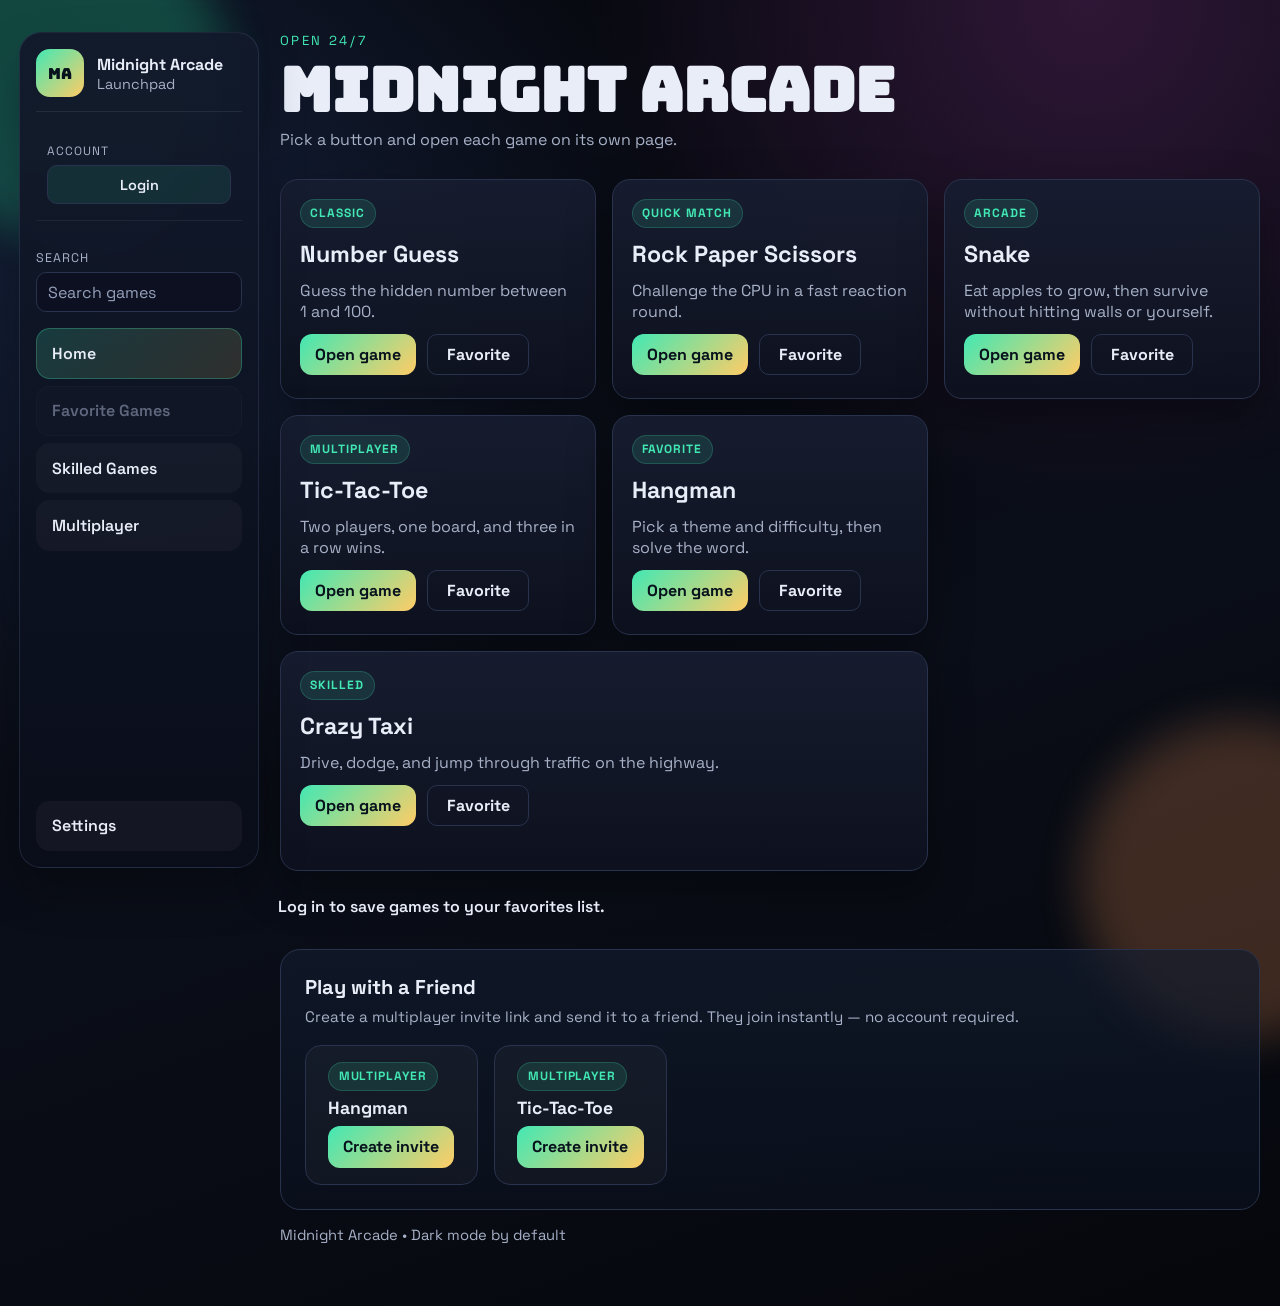
==== commit 834acae3: "Add Snake game with apple growth and collision game loop" ====
--- a/index.html
+++ b/index.html
@@ -42,7 +42,7 @@
 
         <nav class="sidebar-nav" aria-label="Homepage navigation">
           <a class="sidebar-link active" href="index.html">Home</a>
-          <a class="sidebar-link" href="hangman.html">Favorite Games</a>
+          <a class="sidebar-link" data-favorites-link href="favorite-games.html">Favorite Games</a>
           <a class="sidebar-link" href="crazy-taxi.html">Skilled Games</a>
           <a class="sidebar-link" href="tic-tac-toe.html">Multiplayer</a>
         </nav>
@@ -100,41 +100,68 @@
         </header>
 
         <main class="launcher-grid" aria-label="Game launcher">
-          <a class="launcher-card" href="number-guess.html">
+          <article class="launcher-card">
             <span class="launcher-tag">Classic</span>
             <h2 class="launcher-title">Number Guess</h2>
             <p class="launcher-copy">Guess the hidden number between 1 and 100.</p>
-            <span class="launcher-cta">Open game</span>
-          </a>
+            <div class="launcher-card-actions">
+              <a class="launcher-cta" href="number-guess.html">Open game</a>
+              <button class="launcher-favorite-btn ghost-btn" type="button" data-game-path="number-guess.html">Favorite</button>
+            </div>
+          </article>
 
-          <a class="launcher-card" href="rock-paper-scissors.html">
+          <article class="launcher-card">
             <span class="launcher-tag">Quick Match</span>
             <h2 class="launcher-title">Rock Paper Scissors</h2>
             <p class="launcher-copy">Challenge the CPU in a fast reaction round.</p>
-            <span class="launcher-cta">Open game</span>
-          </a>
+            <div class="launcher-card-actions">
+              <a class="launcher-cta" href="rock-paper-scissors.html">Open game</a>
+              <button class="launcher-favorite-btn ghost-btn" type="button" data-game-path="rock-paper-scissors.html">Favorite</button>
+            </div>
+          </article>
 
-          <a class="launcher-card" href="tic-tac-toe.html">
+          <article class="launcher-card">
+            <span class="launcher-tag">Arcade</span>
+            <h2 class="launcher-title">Snake</h2>
+            <p class="launcher-copy">Eat apples to grow, then survive without hitting walls or yourself.</p>
+            <div class="launcher-card-actions">
+              <a class="launcher-cta" href="snake.html">Open game</a>
+              <button class="launcher-favorite-btn ghost-btn" type="button" data-game-path="snake.html">Favorite</button>
+            </div>
+          </article>
+
+          <article class="launcher-card">
             <span class="launcher-tag">Multiplayer</span>
             <h2 class="launcher-title">Tic-Tac-Toe</h2>
             <p class="launcher-copy">Two players, one board, and three in a row wins.</p>
-            <span class="launcher-cta">Open game</span>
-          </a>
+            <div class="launcher-card-actions">
+              <a class="launcher-cta" href="tic-tac-toe.html">Open game</a>
+              <button class="launcher-favorite-btn ghost-btn" type="button" data-game-path="tic-tac-toe.html">Favorite</button>
+            </div>
+          </article>
 
-          <a class="launcher-card" href="hangman.html">
+          <article class="launcher-card">
             <span class="launcher-tag">Favorite</span>
             <h2 class="launcher-title">Hangman</h2>
             <p class="launcher-copy">Pick a theme and difficulty, then solve the word.</p>
-            <span class="launcher-cta">Open game</span>
-          </a>
+            <div class="launcher-card-actions">
+              <a class="launcher-cta" href="hangman.html">Open game</a>
+              <button class="launcher-favorite-btn ghost-btn" type="button" data-game-path="hangman.html">Favorite</button>
+            </div>
+          </article>
 
-          <a class="launcher-card launcher-card-wide" href="crazy-taxi.html">
+          <article class="launcher-card launcher-card-wide">
             <span class="launcher-tag">Skilled</span>
             <h2 class="launcher-title">Crazy Taxi</h2>
             <p class="launcher-copy">Drive, dodge, and jump through traffic on the highway.</p>
-            <span class="launcher-cta">Open game</span>
-          </a>
+            <div class="launcher-card-actions">
+              <a class="launcher-cta" href="crazy-taxi.html">Open game</a>
+              <button class="launcher-favorite-btn ghost-btn" type="button" data-game-path="crazy-taxi.html">Favorite</button>
+            </div>
+          </article>
         </main>
+
+        <p id="home-favorite-status" class="status-text home-favorite-status">Log in to save games to your favorites list.</p>
 
         <section class="mp-invite-section">
           <h2 class="mp-invite-title">Play with a Friend</h2>
--- a/styles.css
+++ b/styles.css
@@ -192,6 +192,13 @@
   border-color: rgba(66, 232, 180, 0.28);
 }
 
+.sidebar-link.is-locked {
+  opacity: 0.58;
+  color: #9aa5bf;
+  background: rgba(255, 255, 255, 0.015);
+  border-color: rgba(110, 130, 180, 0.08);
+}
+
 .sidebar-settings {
   margin-top: auto;
   background: rgba(255, 255, 255, 0.04);
@@ -283,6 +290,14 @@
 
 .launcher-card-wide {
   grid-column: span 2;
+}
+
+.launcher-card-actions {
+  margin-top: auto;
+  display: flex;
+  gap: 0.7rem;
+  flex-wrap: wrap;
+  align-items: center;
 }
 
 .launcher-tag {
@@ -309,7 +324,6 @@
 }
 
 .launcher-cta {
-  margin-top: auto;
   display: inline-flex;
   align-items: center;
   justify-content: center;
@@ -319,6 +333,56 @@
   background: linear-gradient(135deg, #42e8b4, #ffcc66);
   color: #07121c;
   font-weight: 800;
+}
+
+.launcher-favorite-btn {
+  min-width: 102px;
+}
+
+.launcher-favorite-btn.is-active {
+  background: rgba(66, 232, 180, 0.14);
+  border-color: rgba(66, 232, 180, 0.34);
+}
+
+.home-favorite-status {
+  max-width: 980px;
+  margin: -0.4rem auto 0;
+}
+
+.snake-card {
+  max-width: 560px;
+}
+
+.snake-hud {
+  display: flex;
+  justify-content: space-between;
+  align-items: center;
+  gap: 0.8rem;
+  flex-wrap: wrap;
+  margin-bottom: 0.6rem;
+}
+
+.snake-controls {
+  display: flex;
+  gap: 0.55rem;
+}
+
+.snake-canvas {
+  width: min(100%, 420px);
+  display: block;
+  border-radius: 14px;
+  border: 1px solid rgba(66, 232, 180, 0.24);
+  background: #0a1120;
+  box-shadow: inset 0 0 0 1px rgba(255, 255, 255, 0.04);
+}
+
+.favorites-page-card {
+  max-width: 980px;
+}
+
+.favorites-grid {
+  margin: 1rem 0 0;
+  max-width: none;
 }
 
 .single-game-grid {
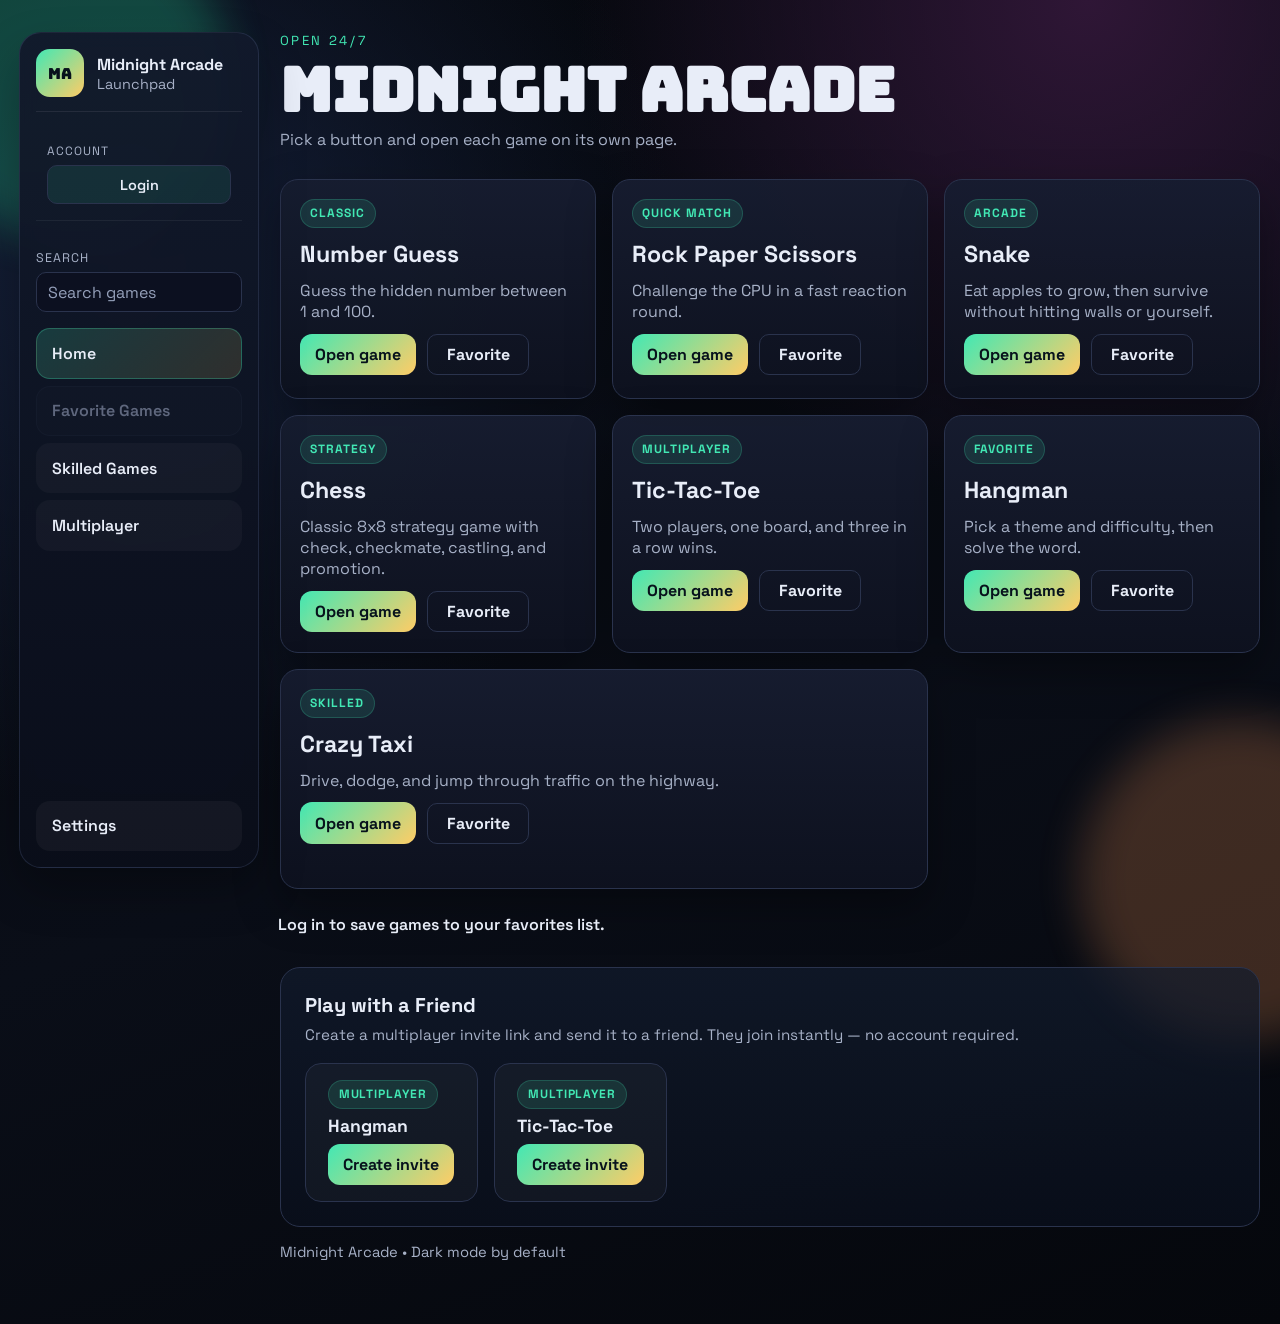
==== commit 5df9a7cd: "Add full chess game with legal moves and special rules" ====
--- a/index.html
+++ b/index.html
@@ -131,6 +131,16 @@
           </article>
 
           <article class="launcher-card">
+            <span class="launcher-tag">Strategy</span>
+            <h2 class="launcher-title">Chess</h2>
+            <p class="launcher-copy">Classic 8x8 strategy game with check, checkmate, castling, and promotion.</p>
+            <div class="launcher-card-actions">
+              <a class="launcher-cta" href="chess.html">Open game</a>
+              <button class="launcher-favorite-btn ghost-btn" type="button" data-game-path="chess.html">Favorite</button>
+            </div>
+          </article>
+
+          <article class="launcher-card">
             <span class="launcher-tag">Multiplayer</span>
             <h2 class="launcher-title">Tic-Tac-Toe</h2>
             <p class="launcher-copy">Two players, one board, and three in a row wins.</p>
--- a/styles.css
+++ b/styles.css
@@ -374,6 +374,102 @@
   border: 1px solid rgba(66, 232, 180, 0.24);
   background: #0a1120;
   box-shadow: inset 0 0 0 1px rgba(255, 255, 255, 0.04);
+}
+
+.chess-card {
+  max-width: 660px;
+}
+
+.chess-hud {
+  display: flex;
+  justify-content: space-between;
+  align-items: center;
+  gap: 0.8rem;
+  flex-wrap: wrap;
+  margin-bottom: 0.7rem;
+}
+
+.chess-controls {
+  display: flex;
+  gap: 0.55rem;
+}
+
+.chess-board {
+  width: min(100%, 560px);
+  aspect-ratio: 1 / 1;
+  display: grid;
+  grid-template-columns: repeat(8, 1fr);
+  border-radius: 14px;
+  overflow: hidden;
+  border: 1px solid rgba(255, 255, 255, 0.2);
+  box-shadow: var(--shadow);
+}
+
+.chess-square {
+  border: none;
+  position: relative;
+  display: grid;
+  place-items: center;
+  padding: 0;
+  border-radius: 0;
+  cursor: pointer;
+}
+
+.chess-square.light {
+  background: #d8c8a8;
+}
+
+.chess-square.dark {
+  background: #a48563;
+}
+
+.chess-square.selected {
+  box-shadow: inset 0 0 0 4px rgba(88, 206, 102, 0.72);
+}
+
+.chess-square.legal::after {
+  content: "";
+  width: 26%;
+  height: 26%;
+  border-radius: 50%;
+  background: rgba(66, 232, 180, 0.4);
+}
+
+.chess-piece {
+  position: relative;
+  z-index: 1;
+  font-size: clamp(1.5rem, 4.2vw, 2.35rem);
+  line-height: 1;
+  font-family: "Segoe UI Symbol", "Arial Unicode MS", serif;
+  text-shadow: 0 1px 2px rgba(0, 0, 0, 0.3);
+  pointer-events: none;
+}
+
+.chess-piece.white {
+  color: #f6f6f0;
+}
+
+.chess-piece.black {
+  color: #131313;
+}
+
+.coord-file,
+.coord-rank {
+  position: absolute;
+  font-size: 0.7rem;
+  font-weight: 700;
+  opacity: 0.76;
+  pointer-events: none;
+}
+
+.coord-file {
+  right: 0.22rem;
+  bottom: 0.16rem;
+}
+
+.coord-rank {
+  left: 0.2rem;
+  top: 0.16rem;
 }
 
 .favorites-page-card {
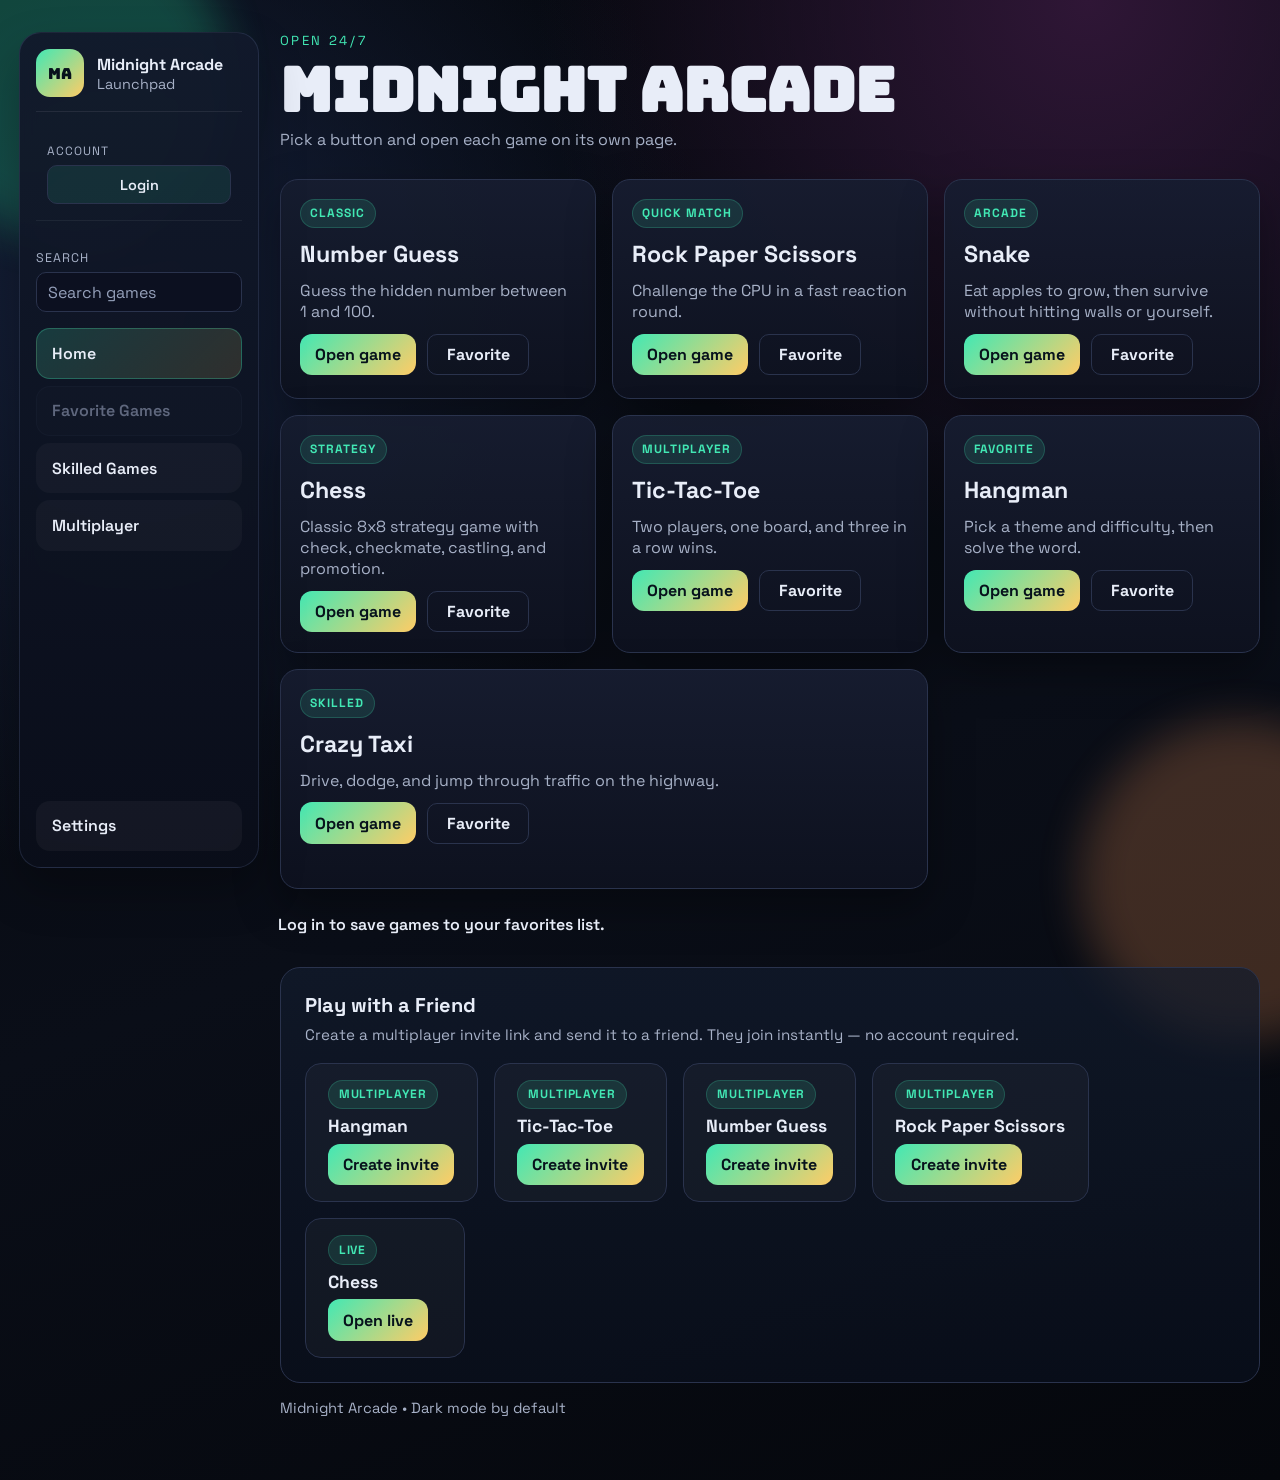
==== commit 233a200b: "Add multiplayer Number Guess and RPS plus full invite hub" ====
--- a/index.html
+++ b/index.html
@@ -187,6 +187,21 @@
               <span class="mp-invite-choice-name">Tic-Tac-Toe</span>
               <span class="launcher-cta">Create invite</span>
             </a>
+            <a class="mp-invite-choice" href="number-guess.html?create=1">
+              <span class="launcher-tag">Multiplayer</span>
+              <span class="mp-invite-choice-name">Number Guess</span>
+              <span class="launcher-cta">Create invite</span>
+            </a>
+            <a class="mp-invite-choice" href="rock-paper-scissors.html?create=1">
+              <span class="launcher-tag">Multiplayer</span>
+              <span class="mp-invite-choice-name">Rock Paper Scissors</span>
+              <span class="launcher-cta">Create invite</span>
+            </a>
+            <a class="mp-invite-choice" href="chess.html?mode=live">
+              <span class="launcher-tag">Live</span>
+              <span class="mp-invite-choice-name">Chess</span>
+              <span class="launcher-cta">Open live</span>
+            </a>
           </div>
         </section>
 
--- a/styles.css
+++ b/styles.css
@@ -389,6 +389,32 @@
   margin-bottom: 0.7rem;
 }
 
+.chess-mode-panel {
+  display: grid;
+  gap: 0.45rem;
+  margin-bottom: 0.85rem;
+}
+
+.chess-mode-panel label {
+  font-size: 0.85rem;
+  color: var(--muted);
+}
+
+.chess-mode-panel select,
+.chess-mode-panel input {
+  border-radius: 10px;
+  border: 1px solid var(--border);
+  background: #0c1020;
+  color: var(--text);
+  padding: 0.5rem 0.65rem;
+}
+
+.chess-link-actions {
+  display: flex;
+  gap: 0.55rem;
+  flex-wrap: wrap;
+}
+
 .chess-controls {
   display: flex;
   gap: 0.55rem;
@@ -438,7 +464,7 @@
 .chess-piece {
   position: relative;
   z-index: 1;
-  font-size: clamp(1.5rem, 4.2vw, 2.35rem);
+  font-size: clamp(2rem, 5vw, 3rem);
   line-height: 1;
   font-family: "Segoe UI Symbol", "Arial Unicode MS", serif;
   text-shadow: 0 1px 2px rgba(0, 0, 0, 0.3);
@@ -446,11 +472,21 @@
 }
 
 .chess-piece.white {
-  color: #f6f6f0;
+  color: #ffffff;
+  -webkit-text-stroke: 0.55px #000000;
+  text-shadow: 0 0 0.5px rgba(0, 0, 0, 0.35);
 }
 
 .chess-piece.black {
   color: #131313;
+}
+
+.chess-square.answer-from {
+  box-shadow: inset 0 0 0 4px rgba(85, 178, 255, 0.78);
+}
+
+.chess-square.answer-to {
+  box-shadow: inset 0 0 0 4px rgba(255, 208, 72, 0.86);
 }
 
 .coord-file,
@@ -709,6 +745,33 @@
   text-decoration: underline;
 }
 
+.mp-game-buttons {
+  display: grid;
+  grid-template-columns: repeat(3, minmax(0, 1fr));
+  gap: 0.65rem;
+  margin-top: 0.55rem;
+}
+
+.mp-game-btn {
+  display: inline-flex;
+  align-items: center;
+  justify-content: center;
+  min-height: 44px;
+  text-align: center;
+  text-decoration: none;
+  font-weight: 700;
+  color: #eaf1ff;
+  background: linear-gradient(135deg, #22314f, #1a2943);
+  border: 1px solid #36517d;
+  border-radius: 10px;
+  padding: 0.5rem 0.7rem;
+}
+
+.mp-game-btn:hover {
+  transform: translateY(-1px);
+  filter: brightness(1.08);
+}
+
 .mp-chat-log {
   min-height: 150px;
   max-height: 240px;
@@ -840,6 +903,76 @@
   border: 1px solid #36496d;
   background: linear-gradient(180deg, #76d2db 0%, #bfeff7 36%, #f8efb5 36%, #e4c958 100%);
   box-shadow: inset 0 1px 0 rgba(255, 255, 255, 0.08);
+}
+
+.taxi-mode-screen {
+  position: absolute;
+  inset: 0;
+  z-index: 4;
+  display: grid;
+  place-items: center;
+  background: linear-gradient(180deg, rgba(4, 9, 16, 0.66), rgba(6, 11, 19, 0.76));
+  backdrop-filter: blur(5px);
+}
+
+.taxi-mode-screen.hidden {
+  display: none;
+}
+
+.taxi-mode-panel {
+  width: min(92%, 520px);
+  padding: 1rem 1.1rem;
+  border-radius: 18px;
+  border: 1px solid rgba(255, 255, 255, 0.15);
+  background: linear-gradient(180deg, rgba(17, 27, 44, 0.95), rgba(9, 14, 24, 0.97));
+  box-shadow: 0 24px 56px rgba(0, 0, 0, 0.42);
+}
+
+.taxi-mode-panel h3 {
+  margin: 0.2rem 0 0.45rem;
+}
+
+.taxi-mode-actions {
+  display: grid;
+  grid-template-columns: repeat(2, minmax(0, 1fr));
+  gap: 0.6rem;
+  margin-top: 0.75rem;
+}
+
+.taxi-mode-btn {
+  min-height: 52px;
+  font-weight: 700;
+  border-radius: 12px;
+  background: linear-gradient(135deg, #273c63, #1a2a48);
+  border: 1px solid #3f5e92;
+}
+
+.taxi-wanted {
+  position: absolute;
+  top: 14px;
+  left: 14px;
+  z-index: 3;
+  display: inline-flex;
+  align-items: center;
+  gap: 0.45rem;
+  border-radius: 999px;
+  padding: 0.38rem 0.7rem;
+  background: rgba(12, 17, 30, 0.78);
+  border: 1px solid rgba(255, 255, 255, 0.2);
+  backdrop-filter: blur(4px);
+}
+
+.taxi-wanted-label {
+  font-size: 0.75rem;
+  text-transform: uppercase;
+  letter-spacing: 0.08em;
+  color: #f5c2a1;
+}
+
+.taxi-wanted-stars {
+  letter-spacing: 0.18em;
+  color: #ffd34a;
+  text-shadow: 0 0 8px rgba(255, 196, 64, 0.5);
 }
 
 #taxi-canvas {
@@ -1587,6 +1720,10 @@
     width: calc(100% - 1rem);
   }
 
+  .taxi-mode-actions {
+    grid-template-columns: 1fr;
+  }
+
   .guess-controls {
     grid-template-columns: 1fr;
   }
@@ -1612,6 +1749,10 @@
     grid-template-columns: 1fr;
   }
 
+  .mp-game-buttons {
+    grid-template-columns: 1fr;
+  }
+
   .mp-invite-choices {
     flex-direction: column;
   }
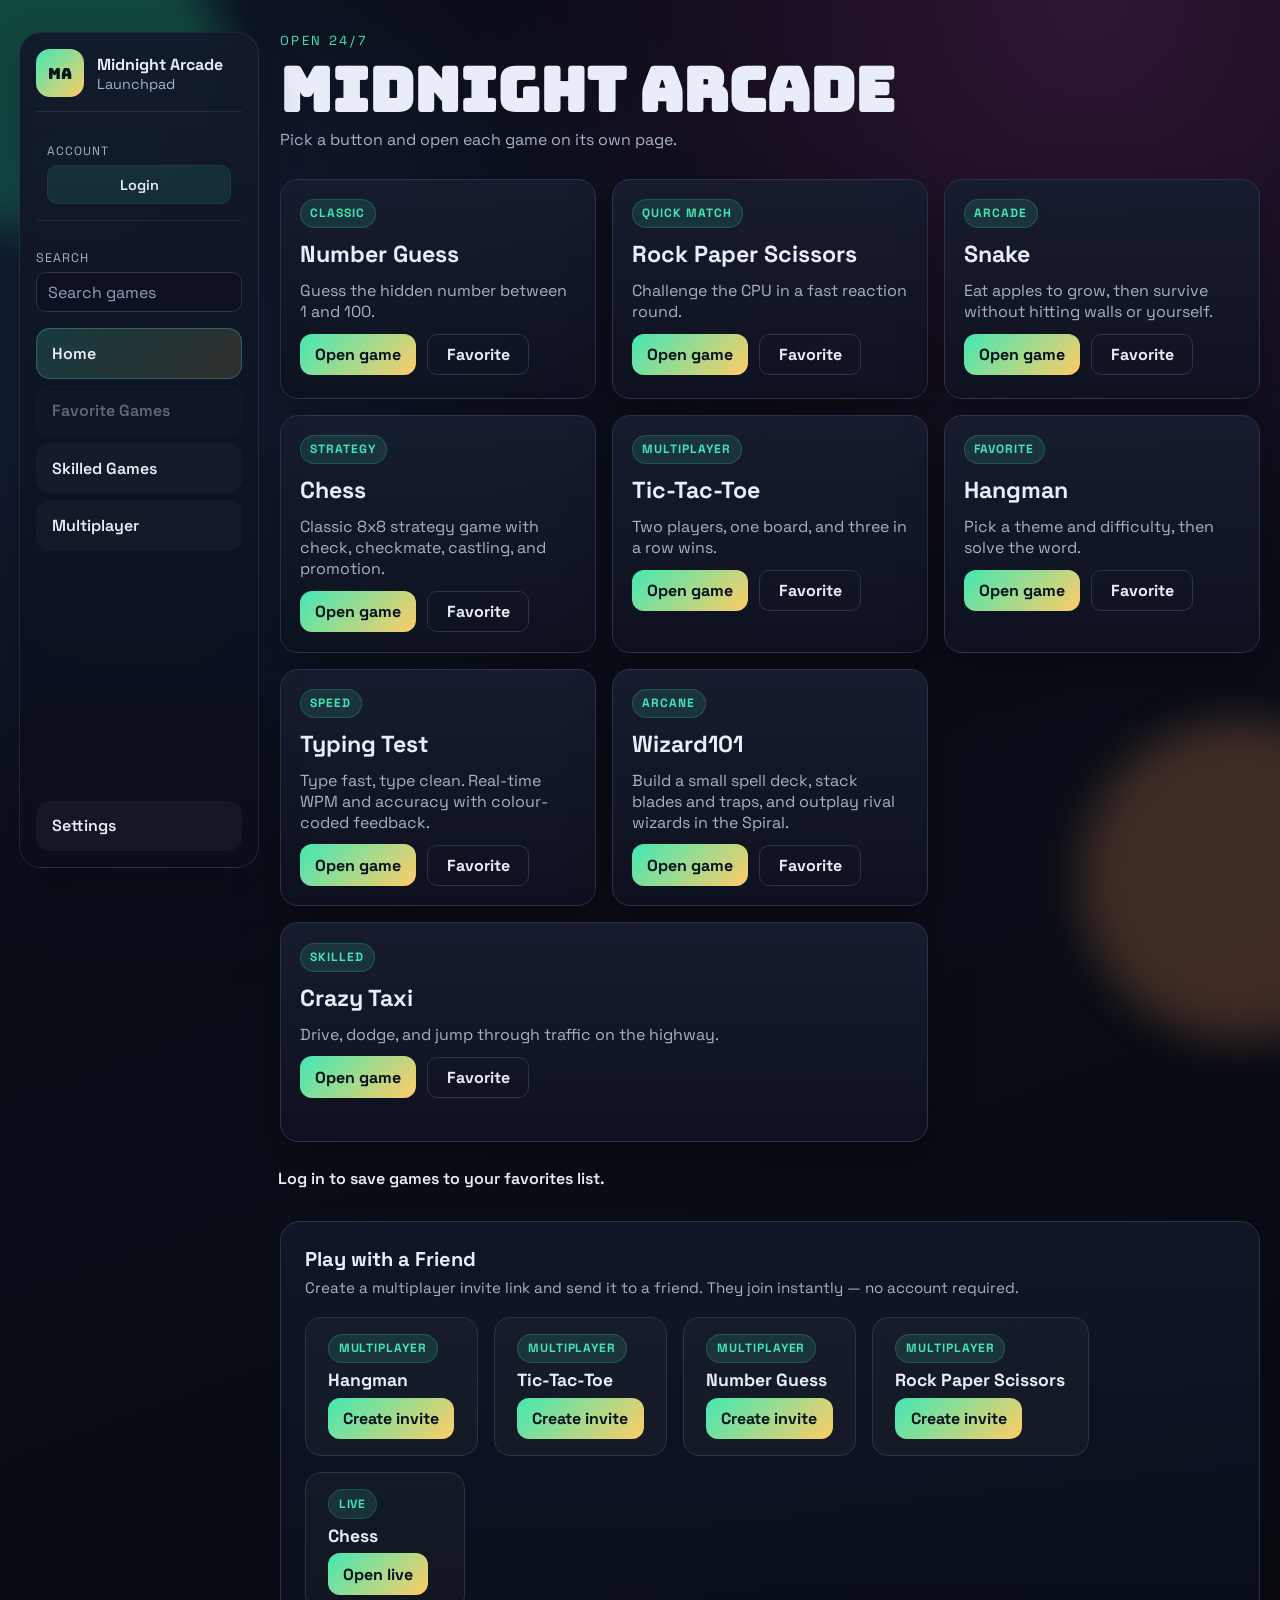
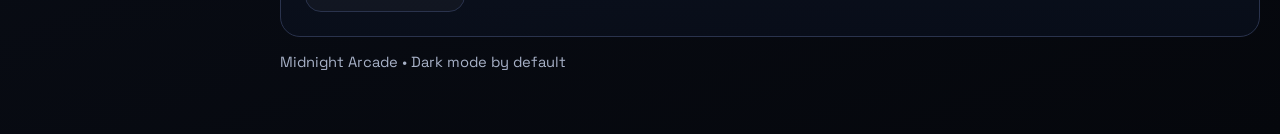
==== commit 1f00e606: "Publish Wizard101 and wire launcher/search/favorites" ====
--- a/index.html
+++ b/index.html
@@ -160,6 +160,26 @@
             </div>
           </article>
 
+          <article class="launcher-card">
+            <span class="launcher-tag">Speed</span>
+            <h2 class="launcher-title">Typing Test</h2>
+            <p class="launcher-copy">Type fast, type clean. Real-time WPM and accuracy with colour-coded feedback.</p>
+            <div class="launcher-card-actions">
+              <a class="launcher-cta" href="typing-test.html">Open game</a>
+              <button class="launcher-favorite-btn ghost-btn" type="button" data-game-path="typing-test.html">Favorite</button>
+            </div>
+          </article>
+
+          <article class="launcher-card">
+            <span class="launcher-tag">Arcane</span>
+            <h2 class="launcher-title">Wizard101</h2>
+            <p class="launcher-copy">Build a small spell deck, stack blades and traps, and outplay rival wizards in the Spiral.</p>
+            <div class="launcher-card-actions">
+              <a class="launcher-cta" href="wizard101.html">Open game</a>
+              <button class="launcher-favorite-btn ghost-btn" type="button" data-game-path="wizard101.html">Favorite</button>
+            </div>
+          </article>
+
           <article class="launcher-card launcher-card-wide">
             <span class="launcher-tag">Skilled</span>
             <h2 class="launcher-title">Crazy Taxi</h2>
